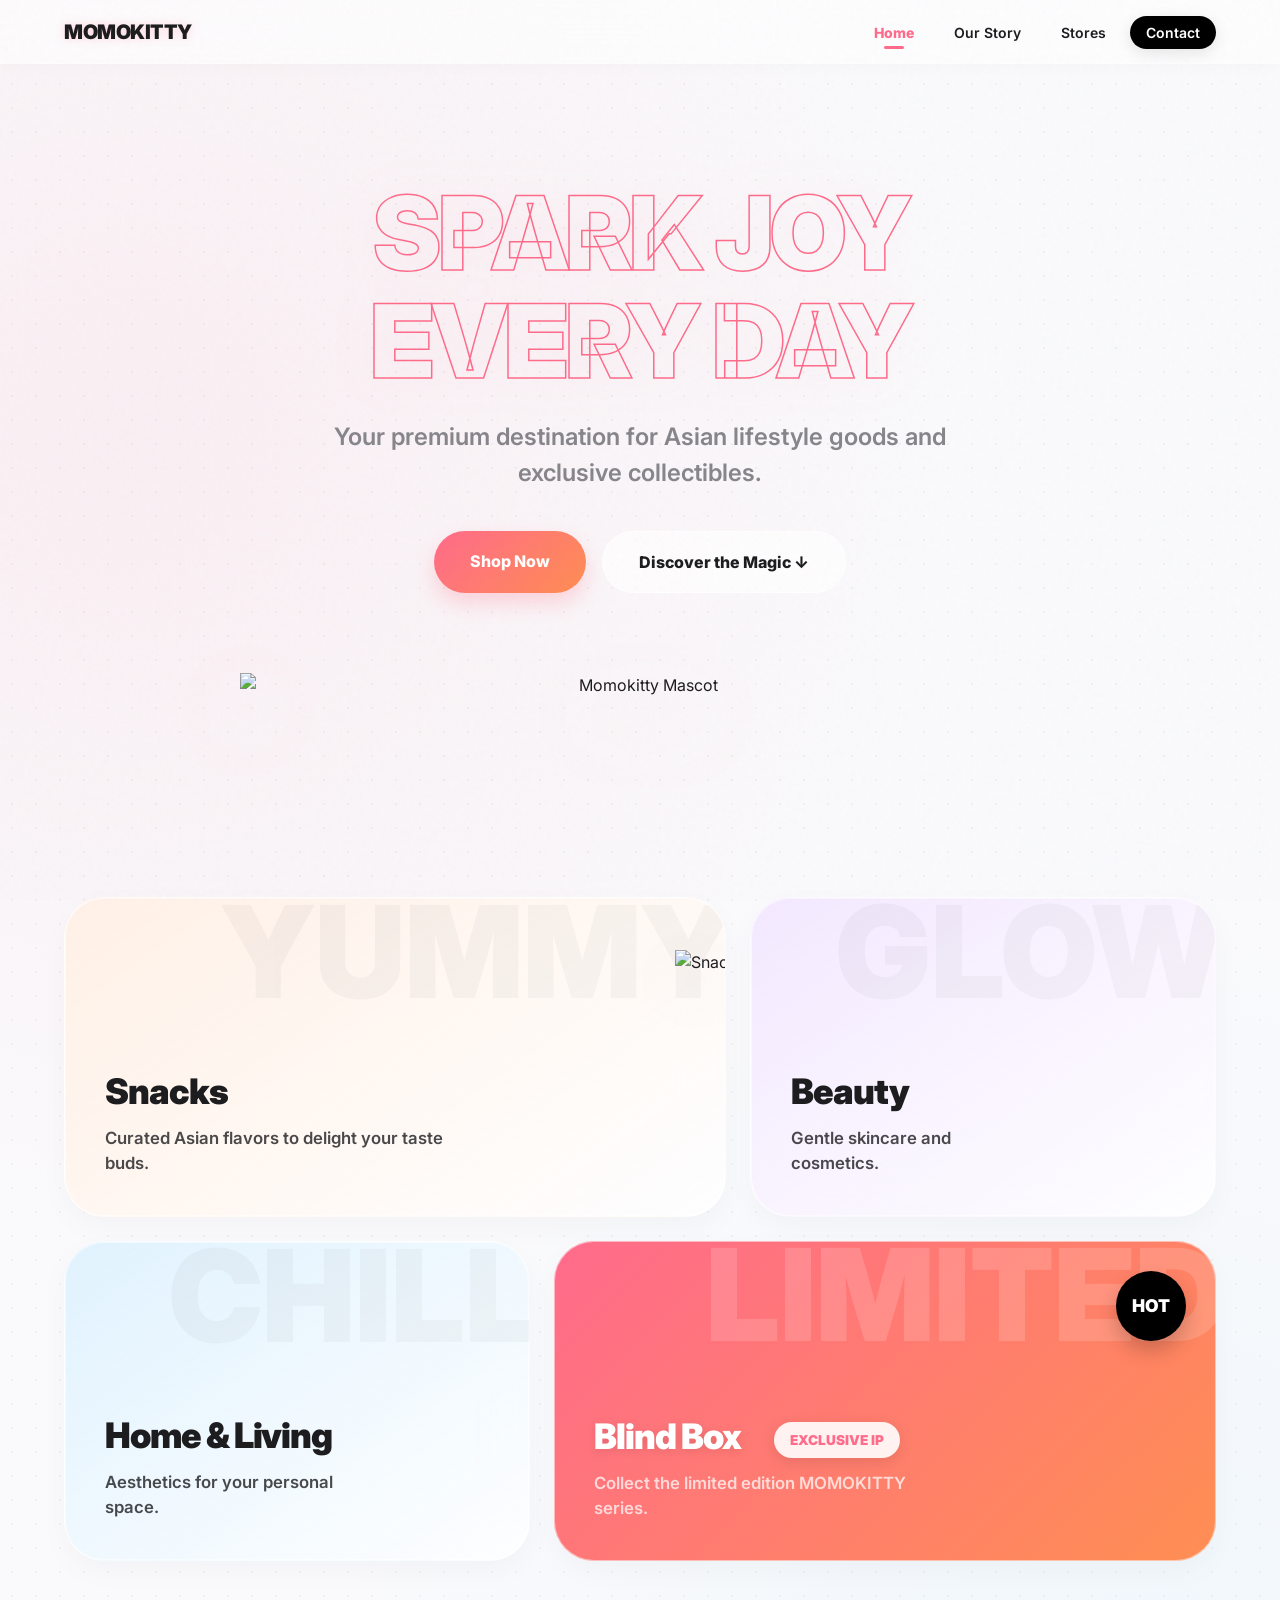
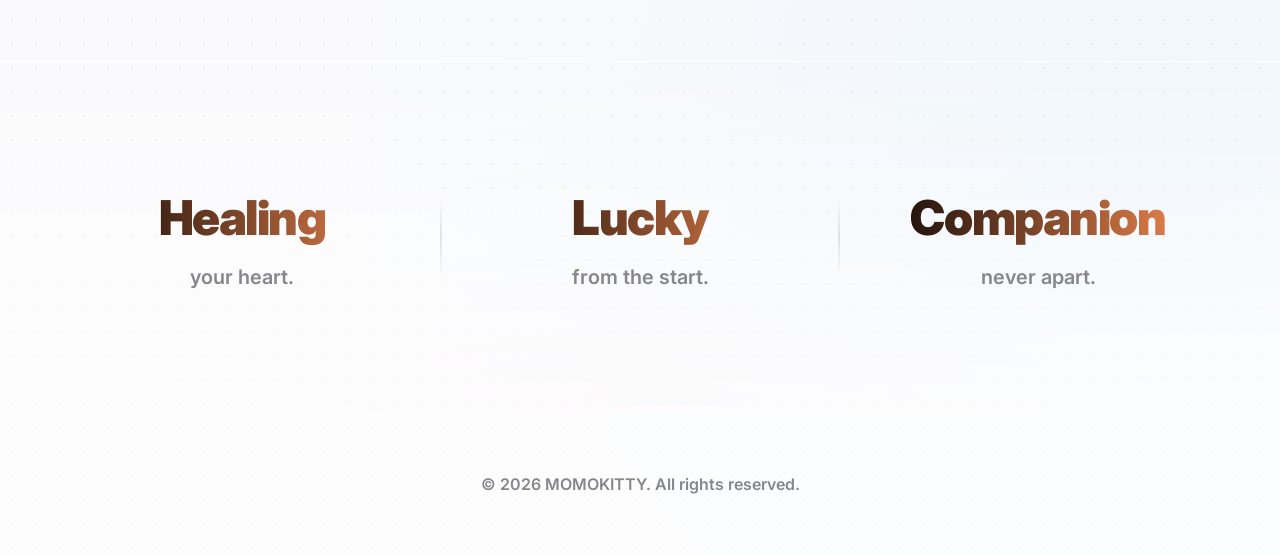
==== index.html @ 20e29511 "Add files via upload" ====
<!DOCTYPE html>
<html lang="en">
<head>
  <meta charset="UTF-8">
  <meta name="viewport" content="width=device-width, initial-scale=1.0">
  <title>MOMOKITTY | Spark Joy Every Day</title>
  <link rel="stylesheet" href="style.css">
  <link href="https://fonts.googleapis.com/css2?family=Inter:wght@400;600;800;900&display=swap" rel="stylesheet">
</head>
<body>

<nav class="navbar">
  <div class="container nav-container">
    <a href="index.html" class="logo">MOMOKITTY</a>
    <ul class="nav-links">
      <li><a href="index.html" class="active-page">Home</a></li>
      <li><a href="story.html">Our Story</a></li>
      <li><a href="stores.html">Stores</a></li>
      <li><a href="contact.html" class="btn-nav-cta">Contact</a></li>
    </ul>
  </div>
</nav>

<header class="hero">
  <div class="container hero-content">
    <h1 class="hero-title">SPARK JOY<br>EVERY DAY</h1>
    <p class="hero-subtitle">Your premium destination for Asian lifestyle goods and exclusive collectibles.</p>
    <div class="cta-group">
      <a href=# class="btn-primary">Shop Now</a>
      <a href="#philosophy" class="btn-secondary">Discover the Magic <span>&darr;</span></a>
    </div>
  </div>

  <div class="hero-image-wrapper">
    <img src="momokitty-mascot.png" alt="Momokitty Mascot" class="hero-image">
  </div>
</header>

<section class="bento-section">
  <div class="container">
    <div class="bento-grid">

      <a href="#" class="bento-card card-snacks reveal">
        <div class="bg-text">YUMMY</div>
        <div class="card-content">
          <h2>Snacks</h2>
          <p>Curated Asian flavors to delight your taste buds.</p>
        </div>
        <img src="snacks-mockup.png" alt="Snacks" class="card-img">
      </a>

      <a href=# class="bento-card card-beauty reveal delay-1">
        <div class="bg-text">GLOW</div>
        <div class="card-content">
          <h2>Beauty</h2>
          <p>Gentle skincare and cosmetics.</p>
        </div>
      </a>

      <a href=# class="bento-card card-home reveal delay-2">
        <div class="bg-text">CHILL</div>
        <div class="card-content">
          <h2>Home & Living</h2>
          <p>Aesthetics for your personal space.</p>
        </div>
      </a>

      <a href=# class="bento-card card-toys reveal delay-3">
        <div class="trendy-sticker">HOT</div>
        <div class="bg-text">LIMITED</div>
        <div class="card-content">
          <span class="tag">Exclusive IP</span>
          <h2>Blind Box</h2>
          <p>Collect the limited edition MOMOKITTY series.</p>
        </div>
      </a>

    </div>
  </div>
</section>

<section id="philosophy" class="philosophy-section">
  <div class="container philosophy-grid">
    <div class="philosophy-item reveal">
      <h3>Healing</h3>
      <p>your heart.</p>
    </div>
    <div class="divider"></div>
    <div class="philosophy-item reveal delay-1">
      <h3>Lucky</h3>
      <p>from the start.</p>
    </div>
    <div class="divider"></div>
    <div class="philosophy-item reveal delay-2">
      <h3>Companion</h3>
      <p>never apart.</p>
    </div>
  </div>
</section>

<footer class="footer">
  <div class="container">
    <p>&copy; 2026 MOMOKITTY. All rights reserved.</p>
  </div>
</footer>

<script>
  document.addEventListener('DOMContentLoaded', () => {
    // 获取所有带有 .reveal 类的元素
    const reveals = document.querySelectorAll('.reveal');

    // 设置观察器参数：当元素露出 15% 时触发
    const observerOptions = {
      root: null,
      threshold: 0.15,
      rootMargin: "0px 0px -50px 0px"
    };

    const revealObserver = new IntersectionObserver((entries, observer) => {
      entries.forEach(entry => {
        if (entry.isIntersecting) {
          // 当滑到该元素时，加上 active 类
          entry.target.classList.add('active');
          // 动画执行一次后取消观察，避免上下滑动重复触发干扰体验
          observer.unobserve(entry.target);
        }
      });
    }, observerOptions);

    reveals.forEach(reveal => {
      revealObserver.observe(reveal);
    });
  });
</script>
</body>
</html>
---- style.css ----
/* =========================================
   MOMOKITTY | Ultimate Trend & Premium CSS
   ========================================= */

/* --- 1. Variables & Base Settings --- */
:root {
  --bg-color: #fafafc;
  --surface-color: rgba(255, 255, 255, 0.7);
  --text-main: #1d1d1f;
  --text-muted: #86868b;
  --accent-pink: #FF6B8B;
  --accent-peach: #FF8E53;
  --accent-blue: #7DD3FC;
  --accent-dark: #000000;
  --ease-apple: cubic-bezier(0.25, 1, 0.5, 1);
  --gradient-main: linear-gradient(135deg, var(--accent-pink) 0%, var(--accent-peach) 100%);
}

* {
  margin: 0;
  padding: 0;
  box-sizing: border-box;
}

html {
  scroll-behavior: smooth;
  /* 专属猫爪鼠标指针（需要准备一张 momokitty-paw-cursor.png 图片） */
  cursor: url('momokitty-paw-cursor.png'), auto;
}

body {
  font-family: 'Inter', -apple-system, BlinkMacSystemFont, sans-serif;
  color: var(--text-main);
  line-height: 1.5;
  -webkit-font-smoothing: antialiased;
  overflow-x: hidden;
  /* 全局纸张网格纹理 + 弥散光背景 */
  background-color: var(--bg-color);
  background-image:
    radial-gradient(circle at 10% 20%, rgba(255, 107, 139, 0.08) 0%, transparent 40%),
    radial-gradient(circle at 90% 80%, rgba(125, 211, 252, 0.08) 0%, transparent 40%),
    radial-gradient(rgba(0,0,0,0.04) 1px, transparent 1px);
  background-size: 100% 100%, 100% 100%, 24px 24px;
}

.container {
  max-width: 1200px;
  margin: 0 auto;
  padding: 0 24px;
}

/* --- 2. Animations --- */
@keyframes fadeUp {
  from { opacity: 0; transform: translateY(40px); }
  to { opacity: 1; transform: translateY(0); }
}

@keyframes float {
  0% { transform: translateY(0px) rotate(0deg); }
  50% { transform: translateY(-12px) rotate(-1deg); }
  100% { transform: translateY(0px) rotate(0deg); }
}

@keyframes pulseRotate {
  0% { transform: scale(1) rotate(15deg); }
  50% { transform: scale(1.1) rotate(5deg); }
  100% { transform: scale(1) rotate(15deg); }
}

@keyframes gradientStroke {
  0% { -webkit-text-stroke-color: var(--accent-pink); }
  50% { -webkit-text-stroke-color: var(--accent-peach); }
  100% { -webkit-text-stroke-color: var(--accent-pink); }
}

/* --- 3. Navigation --- */
.navbar {
  position: fixed;
  top: 0; left: 0; width: 100%;
  height: 64px;
  background: rgba(255, 255, 255, 0.65);
  backdrop-filter: blur(24px);
  -webkit-backdrop-filter: blur(24px);
  border-bottom: 1px solid rgba(255, 255, 255, 0.3);
  z-index: 1000;
  transition: all 0.3s var(--ease-apple);
  box-shadow: 0 4px 15px rgba(0,0,0,0.02);
}

.navbar:hover {
  background: rgba(255, 255, 255, 0.85);
  box-shadow: 0 4px 25px rgba(0,0,0,0.05);
}

.nav-container {
  display: flex; justify-content: space-between; align-items: center; height: 100%;
}

.logo {
  font-weight: 900; font-size: 20px; color: var(--text-main);
  text-decoration: none; letter-spacing: -0.5px;
  text-shadow: 0 0 10px rgba(255, 107, 139, 0.3);
}

.nav-links { display: flex; list-style: none; gap: 8px; }

.nav-links a {
  text-decoration: none; color: var(--text-main); font-size: 14px;
  font-weight: 600; padding: 8px 16px; border-radius: 20px;
  transition: all 0.3s var(--ease-apple);
}

.nav-links a:hover {
  background: var(--surface-color); color: var(--accent-pink);
  box-shadow: 0 2px 8px rgba(0,0,0,0.05);
}

.highlight-link {
  background: var(--accent-dark) !important; color: #fff !important;
}

.highlight-link:hover {
  background: var(--gradient-main) !important; transform: translateY(-2px);
  box-shadow: 0 6px 20px rgba(255, 133, 153, 0.4);
}

/* --- 4. Hero Sections (Shared for Index & Story) --- */
.hero, .story-hero {
  padding-top: 180px; padding-bottom: 100px;
  text-align: center; position: relative; overflow: hidden;
}

/* 潮流描边文字动画 */
.hero-title, .story-title {
  font-size: clamp(3rem, 8vw, 7rem);
  font-weight: 900; line-height: 1.05; letter-spacing: -0.04em;
  margin-bottom: 24px;
  background: transparent;
  -webkit-text-stroke: 1.5px var(--accent-pink);
  -webkit-text-fill-color: transparent;
  color: transparent;
  animation: fadeUp 1s var(--ease-apple) forwards, gradientStroke 5s infinite;
}

.hero-subtitle, .story-subtitle {
  font-size: 1.5rem; color: var(--text-muted); font-weight: 600;
  max-width: 700px; margin: 0 auto 40px auto;
  animation: fadeUp 1s var(--ease-apple) 0.2s forwards; opacity: 0;
}

.cta-group {
  display: flex; gap: 16px; justify-content: center; margin-bottom: 80px;
  animation: fadeUp 1s var(--ease-apple) 0.3s forwards; opacity: 0;
}

.btn-primary, .btn-secondary {
  text-decoration: none; padding: 18px 36px; border-radius: 40px;
  font-weight: 800; font-size: 1rem; transition: all 0.4s var(--ease-apple);
}

.btn-primary {
  background: var(--gradient-main); color: #fff;
  box-shadow: 0 10px 20px rgba(255, 133, 153, 0.3);
}

.btn-primary:hover {
  transform: translateY(-4px) scale(1.02);
  box-shadow: 0 20px 40px rgba(255, 133, 153, 0.5);
}

.btn-secondary {
  background-color: var(--surface-color); color: var(--text-main);
  border: 1px solid rgba(255,255,255,0.8); backdrop-filter: blur(10px);
}

.btn-secondary:hover {
  background-color: #fff; transform: translateY(-4px); box-shadow: 0 10px 25px rgba(0,0,0,0.05);
}

.hero-image-wrapper {
  max-width: 800px; margin: 0 auto; border-radius: 40px; position: relative;
  opacity: 0; animation: fadeUp 1s var(--ease-apple) 0.4s forwards, float 6s ease-in-out infinite 1.4s;
}

.hero-image {
  width: 100%; height: auto; display: block;
  filter: drop-shadow(0 30px 40px rgba(255, 133, 153, 0.25));
}

/* --- 5. Bento Grid Section (Index Page) --- */
.bento-section { padding: 100px 0; position: relative; z-index: 2; }

.bento-grid {
  display: grid; grid-template-columns: repeat(12, 1fr); grid-auto-rows: 320px; gap: 24px;
}

.bento-card {
  border-radius: 40px; padding: 40px; text-decoration: none; color: var(--text-main);
  display: flex; flex-direction: column; justify-content: flex-end;
  position: relative; overflow: hidden;
  border: 1px solid rgba(255, 255, 255, 0.6); backdrop-filter: blur(20px);
  transition: all 0.5s var(--ease-apple);
  box-shadow: 0 10px 30px rgba(0,0,0,0.03), inset 0 0 0 1px rgba(255,255,255,0.5);
}

.bento-card:hover {
  transform: translateY(-8px) scale(1.01);
  box-shadow: 0 24px 48px rgba(0,0,0,0.08), inset 0 0 0 2px rgba(255,255,255,0.8);
}

/* 便当盒色彩 */
.card-snacks { grid-column: span 7; background: linear-gradient(145deg, #FFF0E6 0%, rgba(255,255,255,0.8) 100%); }
.card-beauty { grid-column: span 5; background: linear-gradient(145deg, #F3E8FF 0%, rgba(255,255,255,0.8) 100%); }
.card-home { grid-column: span 5; background: linear-gradient(145deg, #E0F2FE 0%, rgba(255,255,255,0.8) 100%); }
.card-toys {
  grid-column: span 7; border: none; color: #fff;
  background: linear-gradient(135deg, var(--accent-pink) 0%, var(--accent-peach) 100%);
}

.card-toys p { color: rgba(255,255,255,0.9); }
.card-toys h2 { text-shadow: 0 2px 10px rgba(0,0,0,0.1); }

.tag {
  position: absolute; top: 12px; left: 180px; background: rgba(255,255,255,0.9);
  color: var(--accent-pink); padding: 8px 16px; border-radius: 30px;
  font-size: 0.85rem; font-weight: 900; text-transform: uppercase;
  box-shadow: 0 4px 15px rgba(0,0,0,0.1); z-index: 2;
}

/* 潮流巨型水印背景字 */
.bg-text {
  position: absolute; top: -10px; right: -10px;
  font-size: 8rem; font-weight: 900; line-height: 1; text-transform: uppercase;
  color: #000; opacity: 0.03; white-space: nowrap; user-select: none;
  transition: transform 0.6s var(--ease-apple); z-index: 0;
}

.card-toys .bg-text { color: #fff; opacity: 0.15; }
.bento-card:hover .bg-text { transform: translate(-15px, 10px) scale(1.05); }

/* 悬浮商品图 */
.card-img {
  position: absolute; right: -20px; bottom: -20px; height: 90%;
  object-fit: contain; z-index: 1; filter: drop-shadow(0 20px 30px rgba(0,0,0,0.1));
  transition: transform 0.6s var(--ease-apple), filter 0.6s ease;
}

.bento-card:hover .card-img {
  transform: scale(1.08) translateY(-10px) rotate(-3deg); filter: drop-shadow(0 30px 40px rgba(0,0,0,0.2));
}
.toy-img { height: 110%; right: -10px; bottom: -30px; }

/* 动态贴纸 */
.trendy-sticker {
  position: absolute; top: 30px; right: 30px; width: 70px; height: 70px;
  background: var(--accent-dark); color: #fff; border-radius: 50%;
  display: flex; align-items: center; justify-content: center;
  font-weight: 900; font-size: 1.1rem; z-index: 3;
  box-shadow: 0 10px 20px rgba(0,0,0,0.2); animation: pulseRotate 4s infinite ease-in-out;
}

.card-content { position: relative; z-index: 2; width: 60%; }
.card-content h2 { font-size: 2.2rem; font-weight: 900; margin-bottom: 8px; letter-spacing: -0.03em; }
.card-content p { font-size: 1.05rem; font-weight: 600; opacity: 0.8; }

/* --- 6. Our Story Page Sections --- */
.story-content { padding: 80px 0; position: relative; z-index: 2; }

/* Z字排版的背景文字 */
.story-row::after {
  content: ''; position: absolute; bottom: 0; left: 0;
  font-size: 12vw; font-weight: 900; color: rgba(255, 107, 139, 0.03);
  text-transform: uppercase; user-select: none; z-index: -1; pointer-events: none;
}
.story-row:nth-child(1)::after { content: 'ORIGIN'; }
.story-row:nth-child(2)::after { content: 'MAGIC'; right: 0; left: auto; }
.story-row:nth-child(3)::after { content: 'GUARD'; }

.story-row { display: flex; align-items: center; gap: 80px; margin-bottom: 120px; position: relative; }
.story-row.reverse { flex-direction: row-reverse; }

.story-text { flex: 1; }
.story-tag {
  display: inline-block; font-size: 0.85rem; font-weight: 900; color: var(--accent-pink);
  text-transform: uppercase; letter-spacing: 2px; margin-bottom: 16px;
  text-shadow: 0 0 10px rgba(255, 107, 139, 0.3);
}

.story-text h2 {
  font-size: 3rem; font-weight: 900; letter-spacing: -0.03em; margin-bottom: 24px;
  background: linear-gradient(to right, var(--accent-dark), var(--accent-pink));
  -webkit-background-clip: text; -webkit-text-fill-color: transparent;
}
.story-text p { font-size: 1.15rem; color: var(--text-muted); line-height: 1.8; font-weight: 600; }

.story-visual { flex: 1; position: relative; }
.visual-placeholder {
  width: 100%; aspect-ratio: 1/1; border-radius: 40px;
  display: flex; align-items: center; justify-content: center; position: relative; overflow: hidden;
  border: 1px solid rgba(255, 255, 255, 0.6); backdrop-filter: blur(20px);
  box-shadow: 0 10px 30px rgba(0,0,0,0.03), inset 0 0 0 1px rgba(255,255,255,0.5);
  transition: all 0.5s var(--ease-apple);
}
.visual-placeholder .bg-text {
  top: 50%; left: 50%; transform: translate(-50%, -50%);
  font-size: 8rem; opacity: 0.1; color: #fff;
}

.visual-placeholder.bg-pink { background: linear-gradient(145deg, #FFE4E8 0%, #FFB6C1 100%); }
.visual-placeholder.bg-blue { background: linear-gradient(145deg, #E0F2FE 0%, #BAE6FD 100%); }
.visual-placeholder.bg-peach { background: linear-gradient(145deg, #FFF0E6 0%, #FFDBC2 100%); }

.story-row:hover .visual-placeholder {
  transform: translateY(-10px) scale(1.02); box-shadow: 0 30px 60px rgba(0,0,0,0.1);
}

/* --- 7. Philosophy & Quote Sections --- */
.philosophy-section {
  padding: 120px 0; background: linear-gradient(to bottom, transparent, var(--surface-color));
  text-align: center; border-top: 1px solid rgba(255,255,255,0.8); position: relative;
}
.philosophy-section::after, .quote-section::after {
  content: ''; position: absolute; bottom: 0; left: 0; width: 100%; height: 50%;
  background: radial-gradient(ellipse at bottom, rgba(255, 107, 139, 0.1) 0%, transparent 60%);
  z-index: -1; opacity: 0.5;
}

.philosophy-grid { display: flex; align-items: center; justify-content: space-between; gap: 20px; }
.philosophy-item { flex: 1; transition: transform 0.4s var(--ease-apple); }
.philosophy-item:hover { transform: scale(1.05) translateY(-5px); }
.philosophy-item h3 {
  font-size: 3rem; font-weight: 900; margin-bottom: 8px; letter-spacing: -0.03em;
  background: linear-gradient(to right, var(--accent-dark), var(--accent-peach));
  -webkit-background-clip: text; -webkit-text-fill-color: transparent;
}
.philosophy-item p { font-size: 1.25rem; color: var(--text-muted); font-weight: 600; }
.divider { width: 2px; height: 80px; background: linear-gradient(to bottom, transparent, rgba(0,0,0,0.1), transparent); }

.quote-section { padding: 80px 0 160px 0; position: relative; }
.quote-card {
  background: var(--surface-color); border-radius: 40px; padding: 80px 60px;
  text-align: center; position: relative; z-index: 2;
  box-shadow: 0 10px 40px rgba(0,0,0,0.03); border: 1px solid rgba(255,255,255,0.8); backdrop-filter: blur(20px);
}
.quote-mark {
  position: absolute; top: -20px; left: 50%; transform: translateX(-50%);
  font-size: 8rem; font-family: Georgia, serif; color: var(--accent-pink); opacity: 0.3; line-height: 1;
}
.quote-card blockquote {
  font-size: 2.5rem; font-weight: 900; line-height: 1.3; letter-spacing: -0.03em;
  color: var(--accent-dark); margin-bottom: 30px; position: relative; z-index: 2;
}
.quote-author { font-size: 1.1rem; font-weight: 600; color: var(--text-muted); text-transform: uppercase; letter-spacing: 1px; }

/* 专属好运贴纸 */
.quote-card::before {
  content: 'LUCKY'; position: absolute; top: -20px; right: 20px;
  width: 90px; height: 90px; background: var(--gradient-main); color: #fff;
  border-radius: 50%; display: flex; align-items: center; justify-content: center;
  font-weight: 900; font-size: 0.9rem; letter-spacing: 1px;
  transform: rotate(-15deg); z-index: 3; box-shadow: 0 10px 20px rgba(0,0,0,0.2);
  animation: pulseRotate 4s infinite;
}

/* --- 8. Footer --- */
.footer {
  padding: 60px 0; text-align: center; background-color: var(--surface-color);
  color: var(--text-muted); font-size: 1rem; font-weight: 600;
}

/* --- 9. Responsive --- */
@media (max-width: 900px) {
  .bento-grid { grid-template-columns: 1fr; grid-auto-rows: 280px; }
  .card-snacks, .card-beauty, .card-home, .card-toys { grid-column: span 1; }
  .card-content { width: 100%; }
  .card-img { height: 70%; right: -10px; }
  .bg-text { font-size: 5rem; }

  .story-row, .story-row.reverse { flex-direction: column; gap: 40px; margin-bottom: 80px; }
  .story-text h2 { font-size: 2.2rem; }

  .philosophy-grid { flex-direction: column; gap: 40px; }
  .divider { width: 80px; height: 2px; background: linear-gradient(to right, transparent, rgba(0,0,0,0.1), transparent); }

  .hero-title, .story-title { font-size: 3.5rem; }
  .hero, .story-hero { padding-top: 140px; }
  .quote-card { padding: 60px 30px; }
  .quote-card blockquote { font-size: 1.8rem; }
}

/* --- 10. Scroll Reveal Utilities --- */
.reveal {
  opacity: 0; transform: translateY(40px);
  transition: opacity 0.8s var(--ease-apple), transform 0.8s var(--ease-apple);
  will-change: opacity, transform;
}
.reveal.active { opacity: 1; transform: translateY(0); }
.reveal.delay-1 { transition-delay: 0.1s; }
.reveal.delay-2 { transition-delay: 0.2s; }
.reveal.delay-3 { transition-delay: 0.3s; }
/* =========================================
   Stores Page Styles (门店页专属门票排版)
   ========================================= */

.store-section {
  padding-bottom: 120px;
  position: relative;
  z-index: 2;
}

.store-card {
  display: flex;
  background: var(--surface-color);
  border-radius: 40px;
  margin-bottom: 40px;
  overflow: hidden;
  border: 1px solid rgba(255, 255, 255, 0.8);
  backdrop-filter: blur(20px);
  box-shadow: 0 10px 40px rgba(0,0,0,0.03);
  transition: all 0.5s var(--ease-apple);
  position: relative;
}

.store-card:hover {
  transform: translateY(-5px) scale(1.01);
  box-shadow: 0 20px 60px rgba(0,0,0,0.08);
}

/* 左侧：视觉图片区 */
.store-visual {
  flex: 0 0 45%;
  position: relative;
  display: flex;
  align-items: center;
  justify-content: center;
  overflow: hidden;
  /* 类似故事页的渐变底色，作为图片加载前的占位 */
}

.store-visual.bg-pink { background: linear-gradient(145deg, #FFE4E8 0%, #FFB6C1 100%); }
.store-visual.bg-blue { background: linear-gradient(145deg, #E0F2FE 0%, #BAE6FD 100%); }
.store-visual.bg-peach { background: linear-gradient(145deg, #FFF0E6 0%, #FFDBC2 100%); }

.store-visual .bg-text {
  font-size: 8rem;
  opacity: 0.15;
  color: #fff;
  z-index: 1;
}

.store-img {
  position: absolute;
  top: 0; left: 0; width: 100%; height: 100%;
  object-fit: cover;
  z-index: 2;
  transition: transform 0.8s var(--ease-apple);
}

.store-card:hover .store-img {
  transform: scale(1.05);
}

/* 潮流标签：旗舰店/快闪店 */
.store-badge {
  position: absolute;
  top: 30px; left: 30px;
  background: var(--gradient-main);
  color: #fff;
  padding: 8px 20px;
  border-radius: 30px;
  font-size: 0.85rem;
  font-weight: 900;
  text-transform: uppercase;
  letter-spacing: 1px;
  z-index: 3;
  box-shadow: 0 4px 15px rgba(0,0,0,0.1);
}

.store-badge.bg-dark {
  background: var(--accent-dark);
}

/* 快闪店闪烁动画 */
@keyframes blinkWarning {
  0%, 100% { opacity: 1; }
  50% { opacity: 0.5; }
}
.store-badge.blink {
  animation: blinkWarning 1.5s infinite;
}

/* 右侧：门店信息区 */
.store-info {
  flex: 1;
  padding: 60px;
  display: flex;
  flex-direction: column;
  justify-content: center;
  position: relative;
}

.store-info h2 {
  font-size: 2.5rem;
  font-weight: 900;
  letter-spacing: -0.03em;
  margin-bottom: 30px;
  color: var(--text-main);
}

.info-group {
  margin-bottom: 24px;
}

.info-label {
  display: block;
  font-size: 0.75rem;
  font-weight: 800;
  color: var(--text-muted);
  text-transform: uppercase;
  letter-spacing: 2px;
  margin-bottom: 8px;
}

.store-info p {
  font-size: 1.1rem;
  color: var(--text-main);
  font-weight: 600;
  line-height: 1.6;
}

.highlight-text {
  color: var(--accent-pink);
}

.store-actions {
  margin-top: 20px;
}

.store-actions .btn-primary {
  padding: 14px 28px;
  font-size: 0.9rem;
}

/* 响应式适配：手机端变成上下结构 */
@media (max-width: 900px) {
  .store-card {
    flex-direction: column;
  }
  .store-visual {
    height: 250px;
  }
  .store-info {
    padding: 40px 30px;
  }
  .store-info h2 {
    font-size: 2rem;
  }
}
/* =========================================
   Stores Page: Exaggerated Ticket Design
   ========================================= */

.store-section {
  padding-bottom: 120px;
  position: relative;
  z-index: 2;
}

/* 核心：登机牌遮罩裁剪技术 (Mask-image) */
.ticket-card {
  display: flex;
  margin-bottom: 60px;

  max-width: 950px; /* 控制最大宽度，觉得宽就改小(如850px)，觉得窄就改大 */
  margin-left: auto; margin-right: auto; /* 让变窄后的登机牌在页面中居中 */

  border-radius: 30px;
  background: var(--surface-color);
  backdrop-filter: blur(20px);
  position: relative;
  box-shadow: 0 20px 50px rgba(0,0,0,0.05);
  transition: transform 0.5s var(--ease-apple), box-shadow 0.5s var(--ease-apple);
  -webkit-mask:
    radial-gradient(circle at 75% 0%, transparent 20px, black 21px) top left / 75% 51% no-repeat,
    radial-gradient(circle at 75% 100%, transparent 20px, black 21px) bottom left / 75% 51% no-repeat,
    radial-gradient(circle at 0% 0%, transparent 20px, black 21px) top right / 25.5% 51% no-repeat,
    radial-gradient(circle at 0% 100%, transparent 20px, black 21px) bottom right / 25.5% 51% no-repeat;
}

.ticket-card:hover {
  transform: translateY(-8px) scale(1.02);
  box-shadow: 0 30px 60px rgba(255, 107, 139, 0.15);
}

/* --- 左侧主票区 (75% 宽度) --- */
.ticket-main {
  flex: 0 0 75%;
  padding: 60px;
  position: relative;
  overflow: hidden;
  border-right: 4px dashed rgba(0,0,0,0.15); /* 门票的虚线撕开处 */
}

.ticket-main.bg-pink { background: linear-gradient(135deg, #FFE4E8 0%, #FFB6C1 100%); }
.ticket-main.bg-blue { background: linear-gradient(135deg, #E0F2FE 0%, #BAE6FD 100%); }
.ticket-main.bg-peach { background: linear-gradient(135deg, #FFF0E6 0%, #FFDBC2 100%); }

/* 巨型城市水印 */
.ticket-watermark {
  position: absolute;
  top: -20px; right: -20px;
  font-size: 10rem;
  font-weight: 900;
  line-height: 1;
  color: #fff;
  opacity: 0.3;
  user-select: none;
  z-index: 1;
}

.ticket-content {
  position: relative;
  z-index: 2;
}

.ticket-badge {
  display: inline-block;
  background: var(--accent-dark);
  color: #fff;
  padding: 6px 16px;
  border-radius: 20px;
  font-size: 0.8rem;
  font-weight: 900;
  text-transform: uppercase;
  letter-spacing: 2px;
  margin-bottom: 24px;
}

.ticket-badge.blink {
  background: var(--accent-pink);
  animation: pulseRotate 2s infinite ease-in-out;
}

.ticket-content h2 {
  font-size: 4rem;
  font-weight: 900;
  line-height: 1;
  letter-spacing: -0.04em;
  color: var(--accent-dark);
  margin-bottom: 16px;
  text-transform: uppercase;
}

.ticket-address {
  font-size: 1.25rem;
  font-weight: 600;
  color: rgba(0,0,0,0.7);
  margin-bottom: 40px;
  line-height: 1.5;
}

/* 按钮做成类似盖章的感觉 */
.btn-ticket {
  display: inline-block;
  border: 2px solid var(--accent-dark);
  color: var(--accent-dark);
  padding: 12px 24px;
  border-radius: 30px;
  font-weight: 900;
  text-decoration: none;
  text-transform: uppercase;
  letter-spacing: 1px;
  transition: all 0.3s;
}

.btn-ticket:hover {
  background: var(--accent-dark);
  color: #fff;
}

/* --- 右侧副票区 (25% 宽度) --- */
.ticket-stub {
  flex: 0 0 25%;
  background: rgba(255, 255, 255, 0.9);
  padding: 40px 30px;
  display: flex;
  justify-content: space-between;
  align-items: center;
}

.stub-details {
  flex: 1;
}

/* 机打排版字体 */
.mono-label {
  font-size: 0.7rem;
  font-weight: 800;
  color: var(--text-muted);
  letter-spacing: 1px;
  margin-bottom: 4px;
}

.mono-value {
  font-family: 'JetBrains Mono', 'Courier New', monospace;
  font-size: 1rem;
  font-weight: 700;
  color: var(--accent-dark);
  margin-bottom: 24px;
  word-wrap: break-word;
}

.mono-value.highlight {
  color: var(--accent-pink);
  background: rgba(255, 107, 139, 0.1);
  padding: 4px 8px;
  border-radius: 4px;
  display: inline-block;
}

/* 假条形码与侧边检票文字 */
.stub-barcode {
  display: flex;
  flex-direction: column;
  align-items: center;
  margin-left: 20px;
  border-left: 1px solid rgba(0,0,0,0.1);
  padding-left: 20px;
}

.barcode-lines {
  font-family: 'Courier New', monospace;
  font-size: 1.5rem;
  font-weight: 900;
  color: var(--accent-dark);
  writing-mode: vertical-rl; /* 垂直排版 */
  letter-spacing: -2px;
  margin-bottom: 20px;
}

.vertical-text {
  writing-mode: vertical-rl;
  text-orientation: mixed;
  font-size: 0.85rem;
  font-weight: 900;
  letter-spacing: 4px;
  color: var(--text-muted);
}

/* 响应式适配 */
@media (max-width: 900px) {
  .ticket-card {
    flex-direction: column;
    /* 手机端把打孔位置改到上下中间 */
    -webkit-mask:
      radial-gradient(circle at 0% 70%, transparent 20px, black 21px) top left / 51% 70% no-repeat,
      radial-gradient(circle at 100% 70%, transparent 20px, black 21px) top right / 51% 70% no-repeat,
      radial-gradient(circle at 0% 0%, transparent 20px, black 21px) bottom left / 51% 30% no-repeat,
      radial-gradient(circle at 100% 0%, transparent 20px, black 21px) bottom right / 51% 30% no-repeat;
  }

  .ticket-main {
    flex: none;
    border-right: none;
    border-bottom: 4px dashed rgba(0,0,0,0.15);
    padding: 40px 30px;
  }

  .ticket-content h2 { font-size: 2.5rem; }
  .ticket-watermark { font-size: 5rem; top: 10px; }

  .ticket-stub {
    flex: none;
    flex-direction: row;
    padding: 30px;
  }

  .stub-barcode {
    flex-direction: row;
    border-left: none;
    border-top: 1px solid rgba(0,0,0,0.1);
    padding-left: 0; padding-top: 20px; margin-left: 0; margin-top: 20px;
    writing-mode: horizontal-tb;
  }

  .barcode-lines { writing-mode: horizontal-tb; margin-bottom: 0; margin-right: 20px; }
  .vertical-text { writing-mode: horizontal-tb; }
}
/* =========================================
   Contact Page Styles (联系我们表单页)
   ========================================= */

.contact-section {
  padding-bottom: 120px;
  position: relative;
  z-index: 2;
}

.contact-grid {
  display: grid;
  grid-template-columns: 1.5fr 1fr; /* 左表单大，右信息小 */
  gap: 40px;
  max-width: 1000px;
  margin: 0 auto;
}

/* --- 左侧表单区 --- */
.contact-form-wrapper {
  background: var(--surface-color);
  padding: 50px;
  border-radius: 40px;
  border: 1px solid rgba(255, 255, 255, 0.8);
  backdrop-filter: blur(20px);
  box-shadow: 0 10px 40px rgba(0,0,0,0.03);
  position: relative;
}

.contact-form-wrapper h2 {
  font-size: 2.5rem;
  font-weight: 900;
  letter-spacing: -0.03em;
  color: var(--accent-dark);
  margin-bottom: 8px;
}

.contact-form-wrapper > p {
  color: var(--text-muted);
  font-size: 1.1rem;
  font-weight: 600;
  margin-bottom: 40px;
}

.form-group {
  margin-bottom: 24px;
}

.form-group label {
  display: block;
  font-size: 0.85rem;
  font-weight: 800;
  color: var(--text-main);
  text-transform: uppercase;
  letter-spacing: 1px;
  margin-bottom: 8px;
}

/* 输入框高级质感设计 */
.contact-form input,
.contact-form select,
.contact-form textarea {
  width: 100%;
  padding: 16px 20px;
  background: rgba(255, 255, 255, 0.5);
  border: 2px solid rgba(0, 0, 0, 0.05);
  border-radius: 16px;
  font-family: 'Inter', sans-serif;
  font-size: 1rem;
  font-weight: 600;
  color: var(--text-main);
  outline: none;
  transition: all 0.3s var(--ease-apple);
}

.contact-form input::placeholder,
.contact-form textarea::placeholder {
  color: rgba(0,0,0,0.3);
  font-weight: 500;
}

/* 聚焦时的潮流发光边界 */
.contact-form input:focus,
.contact-form select:focus,
.contact-form textarea:focus {
  background: #fff;
  border-color: var(--accent-pink);
  box-shadow: 0 0 0 4px rgba(255, 107, 139, 0.15);
  transform: translateY(-2px);
}

.btn-submit {
  width: 100%;
  border: none;
  cursor: pointer;
  margin-top: 10px;
  text-align: center;
}

/* --- 右侧信息区 (Mini Bento Boxes) --- */
.contact-info-wrapper {
  display: flex;
  flex-direction: column;
  gap: 20px;
}

.info-card {
  padding: 30px;
  border-radius: 30px;
  border: 1px solid rgba(255, 255, 255, 0.6);
  box-shadow: 0 4px 20px rgba(0,0,0,0.02);
  transition: transform 0.4s var(--ease-apple);
  position: relative;
  overflow: hidden;
}

.info-card:hover {
  transform: translateY(-5px);
  box-shadow: 0 10px 30px rgba(0,0,0,0.05);
}

.info-card.bg-pink { background: linear-gradient(135deg, #FFE4E8 0%, #fff 100%); }
.info-card.bg-blue { background: linear-gradient(135deg, #E0F2FE 0%, #fff 100%); }
.social-card { background: var(--surface-color); backdrop-filter: blur(10px); }

.info-card h3 {
  font-size: 1.5rem;
  font-weight: 900;
  color: var(--accent-dark);
  margin-bottom: 8px;
  position: relative;
  z-index: 2;
}

.info-card p {
  font-size: 0.95rem;
  color: var(--text-muted);
  font-weight: 600;
  margin-bottom: 20px;
  position: relative;
  z-index: 2;
}

.info-link {
  font-size: 1.1rem;
  font-weight: 800;
  color: var(--accent-pink);
  text-decoration: none;
  transition: color 0.3s;
  position: relative;
  z-index: 2;
}

.info-link:hover {
  color: var(--accent-peach);
  text-decoration: underline;
}

/* 社交媒体卡片内的链接排版 */
.social-links {
  display: flex;
  gap: 16px;
  position: relative;
  z-index: 2;
}

.social-links a {
  font-size: 0.95rem;
  font-weight: 800;
  color: var(--accent-dark);
  text-decoration: none;
  padding: 8px 16px;
  background: rgba(255,255,255,0.8);
  border-radius: 20px;
  transition: all 0.3s;
}

.social-links a:hover {
  background: var(--gradient-main);
  color: #fff;
  transform: translateY(-2px);
}

/* 响应式 */
@media (max-width: 900px) {
  .contact-grid {
    grid-template-columns: 1fr;
  }
  .contact-form-wrapper {
    padding: 30px;
  }
}
/* =========================================
   新增优化：滚动条、导航栏状态、占位符增强
   ========================================= */

/* 1. 潮流自定义滚动条 */
::-webkit-scrollbar {
  width: 8px;
}
::-webkit-scrollbar-track {
  background: var(--bg-color);
}
::-webkit-scrollbar-thumb {
  background: var(--accent-pink);
  border-radius: 10px;
}
::-webkit-scrollbar-thumb:hover {
  background: var(--accent-peach);
}

/* 2. 导航栏状态优化 */
.nav-links a {
  position: relative;
}
/* 当前所在页面的文字高亮 */
.nav-links a.active-page {
  color: var(--accent-pink);
  font-weight: 800;
}
.nav-links a.active-page::after {
  content: '';
  position: absolute;
  bottom: 0px;
  left: 50%;
  transform: translateX(-50%);
  width: 20px;
  height: 3px;
  background: var(--accent-pink);
  border-radius: 2px;
}
/* 固定的黑色联系按钮 */
.btn-nav-cta {
  background: var(--accent-dark) !important;
  color: #fff !important;
  box-shadow: 0 4px 15px rgba(0,0,0,0.1);
}
.btn-nav-cta:hover {
  background: var(--gradient-main) !important;
  transform: translateY(-2px);
  box-shadow: 0 6px 20px rgba(255, 133, 153, 0.4);
}

/* 3. 增强 Story 页面的图片占位符（加入emoji作为默认视觉中心） */
.visual-emoji {
  font-size: 6rem;
  position: relative;
  z-index: 2;
  filter: drop-shadow(0 10px 20px rgba(0,0,0,0.1));
  animation: float 6s ease-in-out infinite;
}

/* 4. Ticket 门票 Mask 兼容性增强 */
.ticket-card {
  /* 增加标准的 mask 属性以兼容更多现代浏览器 */
  mask:
    radial-gradient(circle at 75% 0%, transparent 20px, black 21px) top left / 75% 51% no-repeat,
    radial-gradient(circle at 75% 100%, transparent 20px, black 21px) bottom left / 75% 51% no-repeat,
    radial-gradient(circle at 0% 0%, transparent 20px, black 21px) top right / 25.5% 51% no-repeat,
    radial-gradient(circle at 0% 100%, transparent 20px, black 21px) bottom right / 25.5% 51% no-repeat;
}
@media (max-width: 900px) {
  .ticket-card {
    mask:
      radial-gradient(circle at 0% 70%, transparent 20px, black 21px) top left / 51% 70% no-repeat,
      radial-gradient(circle at 100% 70%, transparent 20px, black 21px) top right / 51% 70% no-repeat,
      radial-gradient(circle at 0% 0%, transparent 20px, black 21px) bottom left / 51% 30% no-repeat,
      radial-gradient(circle at 100% 0%, transparent 20px, black 21px) bottom right / 51% 30% no-repeat;
  }
}
/* =========================================
   MOMOKITTY | 顶级质感与微交互升级 (Pro Update)
   ========================================= */

/* 1. 品牌专属文字选中颜色 */
::selection {
  background-color: var(--accent-pink);
  color: #fff;
  text-shadow: none;
}
::-moz-selection {
  background-color: var(--accent-pink);
  color: #fff;
}

/* 2. 纯 CSS 胶片噪点材质 (覆盖全屏的微弱肌理) */
body::before {
  content: "";
  position: fixed;
  top: 0;
  left: 0;
  width: 100vw;
  height: 100vh;
  pointer-events: none; /* 确保不会阻挡鼠标点击 */
  z-index: 9999;
  /* 利用 SVG 滤镜生成噪点，极致轻量 */
  background-image: url("data:image/svg+xml,%3Csvg viewBox='0 0 200 200' xmlns='http://www.w3.org/2000/svg'%3E%3Cfilter id='noiseFilter'%3E%3CfeTurbulence type='fractalNoise' baseFrequency='0.85' numOctaves='3' stitchTiles='stitch'/%3E%3C/filter%3E%3Crect width='100%25' height='100%25' filter='url(%23noiseFilter)' opacity='0.05'/%3E%3C/svg%3E");
  opacity: 0.6; /* 调节这里控制噪点强弱，0.6 刚刚好 */
  mix-blend-mode: multiply;
}

/* 3. 卡片“流光扫过”反光特效 */
.bento-card::after, .visual-placeholder::after, .info-card::after {
  content: '';
  position: absolute;
  top: 0;
  left: -150%;
  width: 50%;
  height: 100%;
  /* 一道透明到白色的渐变光束 */
  background: linear-gradient(to right, rgba(255,255,255,0) 0%, rgba(255,255,255,0.4) 50%, rgba(255,255,255,0) 100%);
  transform: skewX(-25deg);
  transition: all 0.7s var(--ease-apple);
  z-index: 10;
  pointer-events: none;
}
/* 鼠标悬浮时，光束从左滑到右 */
.bento-card:hover::after, .visual-placeholder:hover::after, .info-card:hover::after {
  left: 200%;
  transition: all 0.7s cubic-bezier(0.25, 1, 0.5, 1);
}

/* 4. 按钮和标题的动态呼吸光晕 */
@keyframes glowPulse {
  0% { box-shadow: 0 10px 20px rgba(255, 133, 153, 0.3); }
  50% { box-shadow: 0 15px 35px rgba(255, 133, 153, 0.5); }
  100% { box-shadow: 0 10px 20px rgba(255, 133, 153, 0.3); }
}

.btn-primary {
  animation: glowPulse 3s infinite ease-in-out;
}
.btn-primary:hover {
  animation: none; /* 悬浮时停止呼吸，交由原本的 hover 逻辑接管 */
}

/* 让 Hero Title 有微弱的发光投影，配合描边更立体 */
.hero-title, .story-title {
  filter: drop-shadow(0 0 20px rgba(255, 107, 139, 0.25));
}

/* 5. 补充：表单输入框的高级交互 */
.contact-form input:not(:placeholder-shown),
.contact-form textarea:not(:placeholder-shown) {
  /* 当用户输入了内容后，背景微微变白，代表已填写 */
  background: rgba(255, 255, 255, 0.85);
  border-color: rgba(0, 0, 0, 0.1);
}
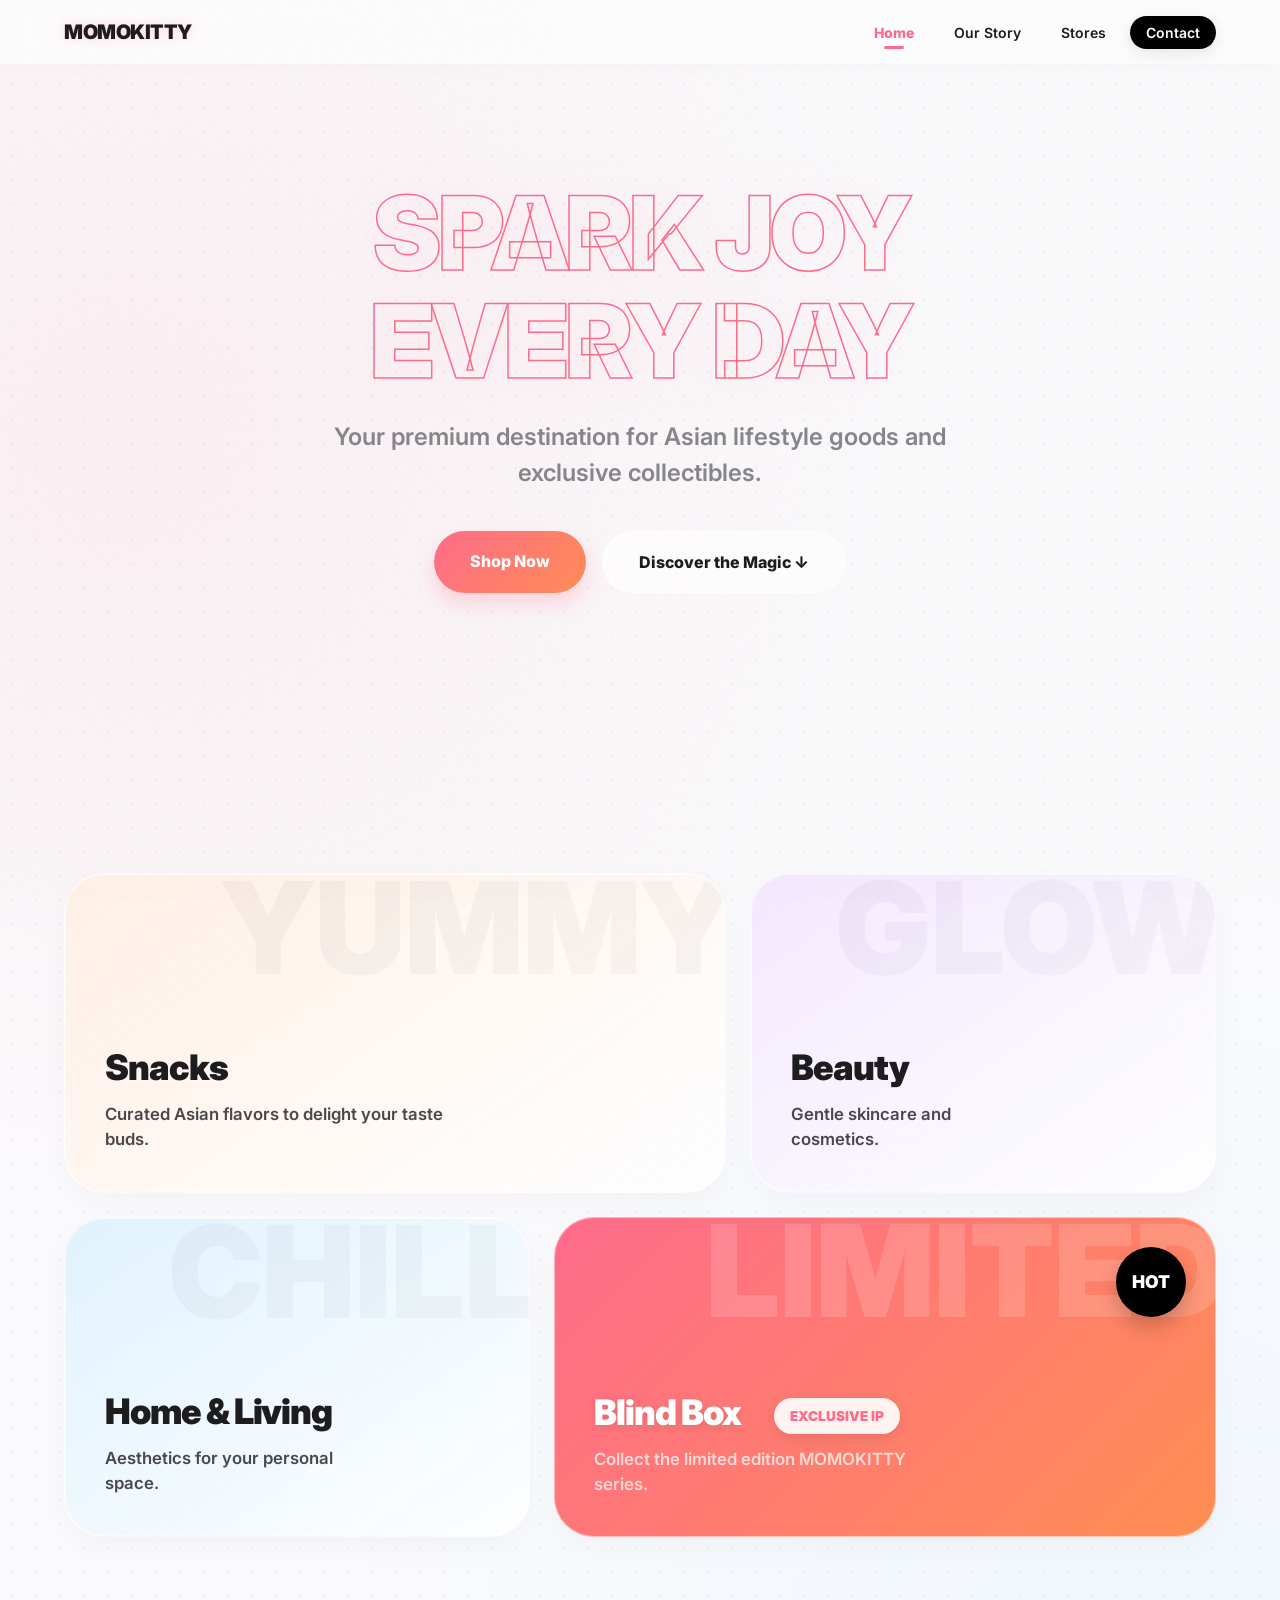
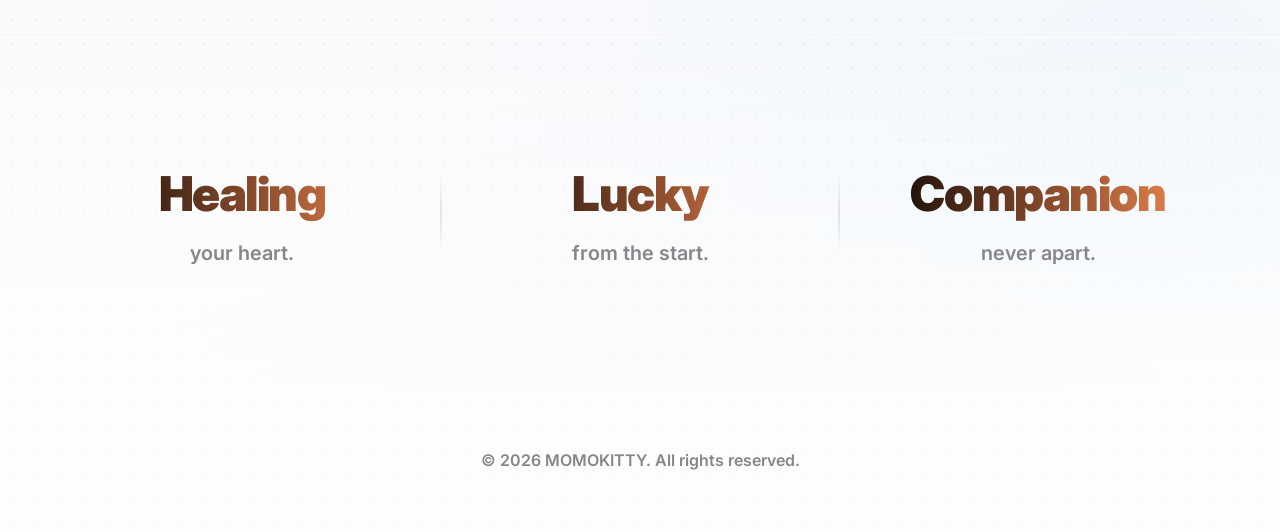
==== commit dc553191: "Update index.html" ====
--- a/index.html
+++ b/index.html
@@ -31,9 +31,9 @@
     </div>
   </div>
 
-  <div class="hero-image-wrapper">
+ <!-- <div class="hero-image-wrapper">
     <img src="momokitty-mascot.png" alt="Momokitty Mascot" class="hero-image">
-  </div>
+  </div> -->
 </header>
 
 <section class="bento-section">
@@ -46,7 +46,7 @@
           <h2>Snacks</h2>
           <p>Curated Asian flavors to delight your taste buds.</p>
         </div>
-        <img src="snacks-mockup.png" alt="Snacks" class="card-img">
+        <!-- <img src="snacks-mockup.png" alt="Snacks" class="card-img"> -->
       </a>
 
       <a href=# class="bento-card card-beauty reveal delay-1">
